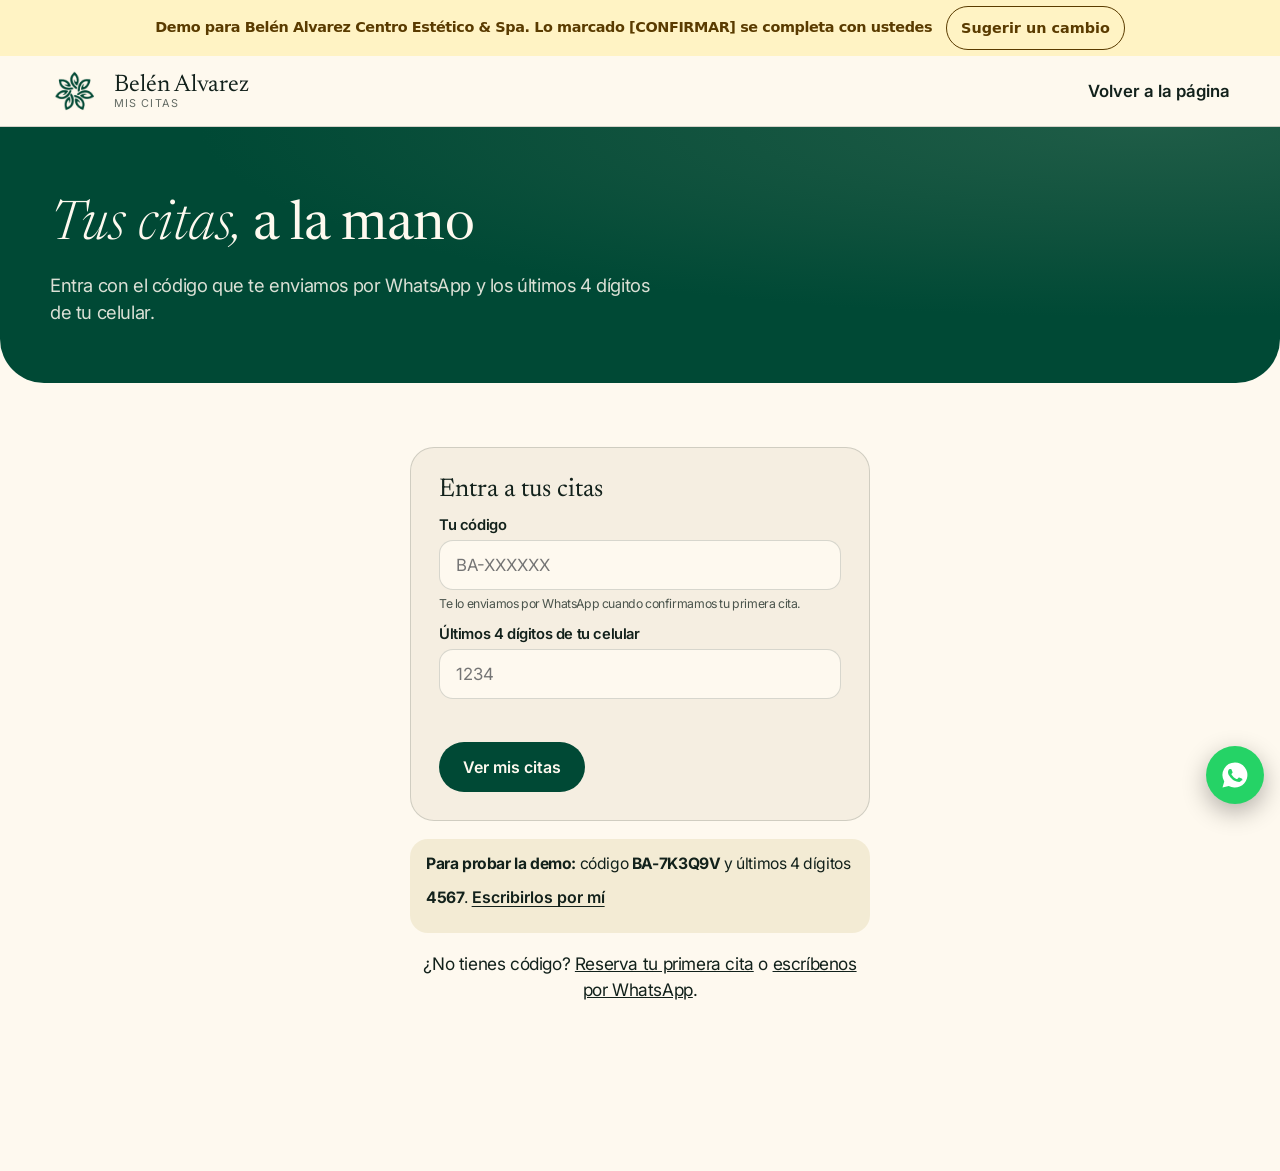
==== mis-citas.html @ 1d188424 "Demo de trabajo: Pro de citas de Belén Alvarez Co-Authored-By: Claude Sonnet 5.5 <noreply@anthropic." ====
<!doctype html>
<html lang="es">
<head>
<meta charset="utf-8">
<meta name="viewport" content="width=device-width, initial-scale=1, viewport-fit=cover">
<meta name="robots" content="noindex, nofollow">
<meta name="theme-color" content="#004935">
<link rel="icon" href="assets/favicon.png">
<link rel="preconnect" href="https://fonts.googleapis.com"><link rel="preconnect" href="https://fonts.gstatic.com" crossorigin>
<link rel="stylesheet" href="https://fonts.googleapis.com/css2?family=Inter:wght@300;400;600&amp;family=Newsreader:ital,opsz,wght@0,6..72,400;1,6..72,300&amp;display=swap">
<link rel="stylesheet" href="estilos/base.css">
<link rel="stylesheet" href="efectos/base.css">
<link rel="stylesheet" href="efectos/calma.css">
<link rel="stylesheet" href="efectos/toque.css">
<link rel="stylesheet" href="efectos/material.css">
<link rel="stylesheet" href="efectos/transicion.css">
<link rel="stylesheet" href="efectos/boticario.css">
<style>:root { --fx-bg: #FEF9EF; --fx-paper: #F5EEE1; --fx-accent: #EAE0BE; --fx-ink: #12211B; --fx-deep: #004935; --fx-pop: #EAE0BE; --fx-font: "Inter", sans-serif; --fx-font-disp: "Newsreader", serif; --fx-font-txt: "Inter", sans-serif; }</style>

<title>Mis citas · Belén Alvarez</title>
<meta name="description" content="Mira y cancela tus citas.">
<link rel="stylesheet" href="estilos/paneles.css">
<link rel="stylesheet" href="modulos/citas/citas.css">
</head>
<body data-pagina="Mis citas (Pro)" data-secciones='["Entrada", "Tus citas"]'>
<svg width="0" height="0" style="position:absolute" aria-hidden="true"><defs>
  <symbol id="i-reloj" viewBox="0 0 24 24"><circle cx="12" cy="12" r="8.5"/><path d="M12 7.5V12l3 2"/></symbol>
  <symbol id="i-pin" viewBox="0 0 24 24"><path d="M12 21s7-6 7-11.5a7 7 0 0 0-14 0C5 15 12 21 12 21z"/><circle cx="12" cy="9.5" r="2.5"/></symbol>
  <symbol id="i-tel" viewBox="0 0 24 24"><rect x="7" y="2.5" width="10" height="19" rx="2"/><path d="M11 18.5h2"/></symbol>
  <symbol id="i-burger" viewBox="0 0 24 24"><path d="M4 10a8 5 0 0 1 16 0z"/><path d="M3.5 13.5h17M4 17h16a0 0 0 0 1 0 0 3 3 0 0 1-3 3H7a3 3 0 0 1-3-3z"/><path d="M9 7h.01M13 6.5h.01M15.5 8h.01"/></symbol>
  <symbol id="i-bolsa" viewBox="0 0 24 24"><path d="M5 8h14l-1 12H6z"/><path d="M9 8V6a3 3 0 0 1 6 0v2"/></symbol>
  <symbol id="i-moto" viewBox="0 0 24 24"><circle cx="6" cy="17" r="3"/><circle cx="18" cy="17" r="3"/><path d="M9 17h5l2-6h-4M16 11l2 6M12 11 10 7H7"/></symbol>
  <symbol id="i-envio" viewBox="0 0 24 24"><path d="M21 4 3 11l7 3 3 7z"/><path d="m10 14 4-4"/></symbol>
  <symbol id="i-chat" viewBox="0 0 24 24"><path d="M4 5h16v11H9l-5 4z"/></symbol>
  <symbol id="i-web" viewBox="0 0 24 24"><rect x="3.5" y="4.5" width="17" height="15" rx="1.5"/><path d="M3.5 9h17M7 6.8h.01M9.5 6.8h.01"/></symbol>
  <symbol id="i-ok" viewBox="0 0 24 24"><path d="m5 12 4.5 4.5L19 7"/></symbol>
  <symbol id="i-pago" viewBox="0 0 24 24"><rect x="3" y="6" width="18" height="12" rx="1.5"/><path d="M3 10h18M7 14h3"/></symbol>
  <symbol id="i-llave" viewBox="0 0 24 24"><rect x="5" y="10.5" width="14" height="10" rx="1.5"/><path d="M8 10.5V7.5a4 4 0 0 1 8 0v3"/></symbol>
  <symbol id="i-foto" viewBox="0 0 24 24"><path d="M4 8h3l2-2.5h6L17 8h3v11H4z"/><circle cx="12" cy="13" r="3.5"/></symbol>
  <symbol id="i-lista" viewBox="0 0 24 24"><path d="M9 6h11M9 12h11M9 18h11M4.5 6h.01M4.5 12h.01M4.5 18h.01"/></symbol>
  <symbol id="i-copa" viewBox="0 0 24 24"><path d="M8 4h8v5a4 4 0 0 1-8 0zM8 6H5a3 3 0 0 0 3 4M16 6h3a3 3 0 0 1-3 4M12 13v4M8.5 20h7"/></symbol>
  <symbol id="i-qr" viewBox="0 0 24 24"><rect x="3.5" y="3.5" width="6" height="6" rx="1"/><rect x="14.5" y="3.5" width="6" height="6" rx="1"/><rect x="3.5" y="14.5" width="6" height="6" rx="1"/><path d="M14.5 14.5h2v2h-2zM18.5 14.5h2M14.5 18.5h2M18.5 18.5v2"/></symbol>
  <symbol id="i-estrella" viewBox="0 0 24 24"><path d="m12 3.5 2.6 5.3 5.9.9-4.3 4.1 1 5.8L12 16.8 6.8 19.6l1-5.8-4.3-4.1 5.9-.9z"/></symbol>
  <symbol id="i-tarjeta" viewBox="0 0 24 24"><rect x="3" y="5.5" width="18" height="13" rx="2.5"/><path d="M3 10h18M7 15h4"/></symbol>
  <symbol id="i-caja" viewBox="0 0 24 24"><path d="M6 3.5h12v5H6zM4 8.5h16l-1.5 11h-13z"/><path d="M9 13h6"/></symbol>
  <symbol id="i-equipo" viewBox="0 0 24 24"><circle cx="9" cy="8.5" r="3"/><circle cx="17" cy="9.5" r="2.3"/><path d="M3.5 19c.5-3.5 2.7-5.5 5.5-5.5s5 2 5.5 5.5M15 14.2c2.6-.4 4.7 1 5.5 4.3"/></symbol>
  <symbol id="i-juego" viewBox="0 0 24 24"><path d="M8 4h8v5a4 4 0 0 1-8 0zM8 6H5a3 3 0 0 0 3 4M16 6h3a3 3 0 0 1-3 4M12 13v4M8.5 20h7"/></symbol>
  <symbol id="i-agenda" viewBox="0 0 24 24"><rect x="3.5" y="5" width="17" height="15" rx="2.5"/><path d="M3.5 10h17M8 3v4M16 3v4M8 14h2M13 14h3M8 17h2"/></symbol>
  <symbol id="i-panel" viewBox="0 0 24 24"><rect x="3.5" y="3.5" width="7" height="7" rx="1.5"/><rect x="13.5" y="3.5" width="7" height="7" rx="1.5"/><rect x="3.5" y="13.5" width="7" height="7" rx="1.5"/><rect x="13.5" y="13.5" width="7" height="7" rx="1.5"/></symbol>
</defs></svg>


<header class="cabecera"><div class="wrap">
  <a class="marca" href="inicio.html"><img src="assets/logo.webp" alt="" width="52" height="52"><span><b>Belén Alvarez</b><small>Mis citas</small></span></a>
  <a class="volver" href="inicio.html">Volver a la página</a>
</div></header>

<main>
<section class="oscuro cab-pag"><div class="wrap">
  <h1 class="doble fx-entra fx-d1"><span>Tus citas,</span>a la mano</h1>
  <p class="intro fx-entra fx-d2" style="color:var(--fx-soft)">Entra con el código que te enviamos por WhatsApp y los últimos 4 dígitos de tu celular.</p>
</div></section>
<section class="sec" style="padding-top:30px"><div class="wrap" id="mc" aria-live="polite"></div></section>
</main>

<a class="wa-flot" data-wa="Hola, quiero reservar una cita" aria-label="Escribir a Belén Alvarez Centro Estético &amp; Spa por WhatsApp"><svg viewBox="0 0 24 24" aria-hidden="true"><path d="M12 2a10 10 0 0 0-8.6 15.1L2 22l5-1.3A10 10 0 1 0 12 2zm5.3 14.2c-.2.6-1.3 1.2-1.8 1.3-.5 0-1 .2-3.3-.7-2.8-1.1-4.6-4-4.7-4.2-.1-.2-1.1-1.5-1.1-2.9s.7-2 1-2.3c.2-.3.5-.3.7-.3h.5c.2 0 .4 0 .6.5l.8 2c.1.2.1.4 0 .5l-.3.5-.4.4c-.1.2-.3.3-.1.6.2.3.8 1.3 1.7 2.1 1.2 1 2.1 1.3 2.4 1.5.3.1.5.1.6-.1l.9-1c.2-.3.4-.2.6-.1l1.9.9c.3.1.5.2.5.3.1.2.1.7-.1 1.3z"/></svg></a>


<script src="config.js"></script>
<script>window.CITASDATA = {"mock": {"config": {"prefijo": "BA", "capacidad": 2, "paso_min": 30, "anticipacion_min": 60, "max_dias": 60, "max_citas_activas": 3, "sellos_meta": 5}, "horario": [{"dia": 1, "abre": "09:00", "cierra": "18:00"}, {"dia": 2, "abre": "09:00", "cierra": "18:00"}, {"dia": 3, "abre": "09:00", "cierra": "18:00"}, {"dia": 4, "abre": "09:00", "cierra": "18:00"}, {"dia": 5, "abre": "09:00", "cierra": "18:00"}, {"dia": 6, "abre": "09:00", "cierra": "14:00"}], "servicios": [{"nombre": "Limpieza facial", "categoria": "Rostro", "descripcion": "Limpieza profunda según tu tipo de piel.", "duracion_min": 60, "precio": null}, {"nombre": "Reducción de medidas", "categoria": "Cuerpo", "descripcion": "Tratamiento corporal por sesiones.", "duracion_min": 60, "precio": null}, {"nombre": "Tratamiento de fibrosis", "categoria": "Cuerpo", "descripcion": "Trabajo sobre la piel con fibrosis.", "duracion_min": 60, "precio": null}, {"nombre": "Masaje relajante", "categoria": "Cuerpo", "descripcion": "Para soltar tensión y descansar.", "duracion_min": 60, "precio": null}, {"nombre": "Depilación definitiva (sesión)", "categoria": "Piel suave", "descripcion": "Sesión por zona.", "duracion_min": 30, "precio": null}], "ejemplo": {"codigo": "BA-7K3Q9V", "ultimos4": "4567"}}, "textos": {"wa_cita": "Hola Belén, soy {nombre}. Acabo de pedir una cita desde la web: {servicio}, {dia} a las {hora}.", "wa_confirmar": "Hola {nombre} 🌿 Tu cita de {servicio} está confirmada para el {dia} a las {hora}. Tu código para ver o cancelar tus citas es {codigo}: {url}"}};</script>
<script src="modulos/citas/citas-mock.js"></script>
<script src="modulos/citas/citas-api.js"></script>
<script src="modulos/citas/citas-ui.js"></script>
<script src="modulos/citas/citas-mis-citas.js"></script>
<script>document.querySelectorAll('[data-wa]').forEach(a => { a.href = CITAS.wa(a.dataset.wa, DEMO.waCliente); a.target = '_blank'; a.rel = 'noopener'; });</script>
<script src="fx.js"></script>
<script src="demo.js"></script>
</body>
</html>
---- estilos/base.css ----
/* estilos/base.css · layout común de toda demo, landing y propuesta.
   Sin movimiento (eso vive en efectos/). Los colores y fuentes salen SOLO de variables --fx-*:
   la marca las define en el :root de cada página (ver efectos-por-negocio.md). */
:root {
  /* Valores por defecto neutros: la marca del cliente los reemplaza en el :root de la página. */
  --fx-font: system-ui, -apple-system, "Segoe UI", sans-serif;
  --fx-font-disp: var(--fx-font);
  --fx-font-txt: var(--fx-font);
  --fx-bg: #ffffff; --fx-paper: #f6f6f6; --fx-ink: #111111; --fx-deep: #1c1c1c; --fx-accent: #777777; --fx-pop: #dddddd;
  /* Derivados: se calculan desde la marca; se pueden fijar a mano en el :root de la página. */
  --fx-deep-2: color-mix(in srgb, var(--fx-deep) 55%, #000);
  --fx-line-deep: color-mix(in srgb, var(--fx-deep) 82%, #fff);
  --fx-soft: color-mix(in srgb, var(--fx-bg) 86%, var(--fx-deep));
  --fx-soft-2: color-mix(in srgb, var(--fx-bg) 72%, var(--fx-deep));
  --fx-warm: color-mix(in srgb, var(--fx-accent) 60%, #000);
  --fx-chat: color-mix(in srgb, var(--fx-bg) 85%, #000);
  --fx-error: #8a1c1c;
  /* Marcador [CONFIRMAR]/[MARCADOR]: es una señal de la agencia, no de la marca. */
  --fx-marca-bg: #fff3c4; --fx-marca-ink: #5a3b00;
  padding-top: env(safe-area-inset-top, 0px); padding-bottom: env(safe-area-inset-bottom, 0px);
}
* { box-sizing: border-box; }
html { scroll-behavior: smooth; scroll-padding-top: calc(env(safe-area-inset-top, 0px) + 78px); }
body { margin: 0; background: var(--fx-bg); color: var(--fx-ink); font: 400 1.08rem/1.5 var(--fx-font-txt); -webkit-font-smoothing: antialiased; padding-bottom: 90px; }
h1, h2, h3, p { margin: 0; }
img { max-width: 100%; display: block; }
a { color: inherit; }
a:focus-visible, button:focus-visible { outline: 3px solid var(--fx-pop); outline-offset: 3px; }
.wrap { width: min(1180px, 100% - 36px); margin-inline: auto; }
.sec { padding-block: clamp(60px, 9vw, 110px); position: relative; }
.oscuro { background: var(--fx-deep); color: var(--fx-bg); }
.papel { background: var(--fx-paper); }
.arena { background: var(--fx-pop); }

/* Titulares de dos pesos (misma familia): línea fina + línea gruesa */
.doble { font: 800 clamp(2.6rem, 7vw, 4.6rem)/.95 var(--fx-font-disp); }
.doble span { display: block; font-weight: 300; font-size: .52em; line-height: 1; margin-bottom: .12em; }
.intro { margin-top: 16px; max-width: 52ch; font-size: 1.15rem; }

/* Botones (estructura; el acabado lo pone el perfil) */
.btn { display: inline-flex; align-items: center; justify-content: center; gap: 10px; min-height: 52px; padding: 0 24px; font: 800 1.15rem/1 var(--fx-font-disp); text-decoration: none; border: 2px solid var(--fx-deep); border-radius: 10px; cursor: pointer; background: var(--fx-accent); color: var(--fx-deep); }
.btn-linea { background: transparent; color: inherit; }
.acciones { display: flex; flex-wrap: wrap; gap: 14px; margin-top: 26px; }

/* Barra superior (horario, ubicación, WhatsApp) y cabecera */
.barra { background: var(--fx-deep-2); color: var(--fx-bg); font-size: .98rem; }
.barra .wrap { display: flex; flex-wrap: wrap; gap: 4px 22px; align-items: center; justify-content: space-between; min-height: 42px; padding-block: 6px; }
.barra .datos { display: flex; flex-wrap: wrap; gap: 2px 20px; }
.barra span { display: inline-flex; align-items: center; gap: 7px; }
.barra svg, .ico svg { width: 17px; height: 17px; stroke: var(--fx-pop); fill: none; stroke-width: 1.6; stroke-linecap: round; stroke-linejoin: round; }
.barra a { font: 800 .95rem/1 var(--fx-font-disp); text-decoration: none; min-height: 34px; display: inline-flex; align-items: center; padding: 0 14px; background: var(--fx-pop); color: var(--fx-deep); border-radius: 6px; }
.cabecera { position: sticky; top: 0; z-index: 30; background: var(--fx-deep); border-bottom: 1px solid var(--fx-line-deep); }
.cabecera .wrap { display: flex; align-items: center; justify-content: space-between; gap: 14px; min-height: 70px; }
.marca { display: flex; align-items: center; gap: 12px; color: var(--fx-bg); text-decoration: none; }
.marca img { width: 52px; height: 52px; border-radius: 50%; }
.marca b { font: 900 1.6rem/.9 var(--fx-font-disp); }
.marca small { display: block; font: 400 .9rem/1.1 var(--fx-font-txt); color: var(--fx-pop); letter-spacing: .02em; }
.cabecera nav { display: flex; gap: 4px; }
.cabecera nav a { color: var(--fx-bg); text-decoration: none; font: 700 1.05rem/1 var(--fx-font-disp); min-height: 44px; display: inline-flex; align-items: center; padding: 0 12px; }
@media (max-width: 760px) { .cabecera nav { display: none; } .barra .ocultable { display: none; } .barra .wrap { flex-wrap: nowrap; } .barra .datos { min-width: 0; } .barra .datos span { white-space: nowrap; overflow: hidden; text-overflow: ellipsis; } .barra a { flex-shrink: 0; } }

/* Íconos de línea en círculo (un solo trazo) */
.ico { width: 58px; height: 58px; border-radius: 50%; border: 2px solid currentColor; display: inline-grid; place-items: center; flex-shrink: 0; }
.ico svg { width: 26px; height: 26px; stroke: currentColor; }

/* WhatsApp flotante del cliente */
.wa-flot { position: fixed; right: 16px; bottom: calc(96px + env(safe-area-inset-bottom, 0px)); z-index: 25; width: 58px; height: 58px; border-radius: 50%; background: #25D366; display: grid; place-items: center; box-shadow: 0 8px 24px rgba(0, 0, 0, .3); }
.wa-flot svg { width: 30px; height: 30px; fill: #fff; position: relative; }

/* Pie */
footer { background: var(--fx-deep-2); color: var(--fx-soft-2); padding-block: 34px; font-size: 1rem; }
footer .wrap { display: flex; flex-wrap: wrap; gap: 18px 34px; align-items: center; justify-content: space-between; }
footer img { width: 64px; height: 64px; border-radius: 50%; }
footer a { color: var(--fx-bg); }

/* Marcador de dato pendiente */
.pend { display: inline-block; font: 600 .8rem/1.3 var(--fx-font-txt); background: var(--fx-marca-bg); color: var(--fx-marca-ink); padding: 1px 7px; border-radius: 4px; vertical-align: middle; }

@media print { .franja-demo, .demo-sug, .wa-flot, .pd-barra { display: none !important; } }
---- efectos/base.css ----
/* efectos/base.css · lo común a todos los perfiles: .fx-entra + .fx-d1…d4, .fx-rv, .fx-contador y el bloqueo de animaciones.
   Solo transform y opacity. El ritmo (duración, curva, distancia) lo fija el perfil con variables:
   --fx-dur, --fx-ease, --fx-dist. Para la aparición al hacer scroll con fx.js: --fx-rv-dur (ms), --fx-rv-step (ms),
   --fx-rv-ease, --fx-rv-dist, --fx-rv-scale. Cada landing carga base.css + UN perfil (+ metal.css opcional). */
:root { --fx-dur: .5s; --fx-ease: cubic-bezier(.2, .7, .2, 1); --fx-dist: 24px; }

/* Aparición al cargar la página (hero, encabezados): una línea tras otra */
@keyframes fx-entra { from { opacity: 0; transform: translateY(var(--fx-dist)); } }
.fx-entra { animation: fx-entra var(--fx-dur) var(--fx-ease) both; }
.fx-d1 { animation-delay: .05s; } .fx-d2 { animation-delay: .16s; } .fx-d3 { animation-delay: .3s; } .fx-d4 { animation-delay: .42s; }

/* Aparición al hacer scroll solo con CSS. Sin soporte de animation-timeline el bloque se ve normal.
   (fx.js hace lo mismo con [data-reveal] y [data-stagger] para los navegadores sin soporte.) */
@keyframes fx-rv { from { opacity: 0; transform: translateY(var(--fx-dist)); } }
@supports (animation-timeline: view()) {
  .fx-rv { animation: fx-rv linear both; animation-timeline: view(); animation-range: entry 0% entry 55%; }
}

/* Contador de cifras reales: fx.js cuenta hasta el número que ya está escrito en el HTML */
.fx-contador { font-variant-numeric: tabular-nums; }

/* Sin movimiento: todo se ve completo y quieto */
@media (prefers-reduced-motion: reduce) {
  *, *::before, *::after { animation: none !important; transition: none !important; scroll-behavior: auto !important; }
}
---- efectos/calma.css ----
/* efectos/calma.css · perfil CALMA Y CONFIANZA (spa, estética, clínicas, dentistas, psicólogos).
   Ritmo lento (0.6–1 s), curvas suaves, sin rebote. Se carga después de base.css. Solo transform y opacity.
   Colores solo por variables --fx-* (ni un hex aquí). Sin JS o con movimiento reducido todo se ve completo y quieto.
   El metal, el brillo y el pulso NO están aquí: van en metal.css (opcional). */
:root {
  --fx-dur: .9s; --fx-ease: cubic-bezier(.2, .7, .2, 1); --fx-dist: 26px; --fx-fast: .4s;
  /* aparición al hacer scroll (fx.js) */
  --fx-rv-dur: 900; --fx-rv-step: 110; --fx-rv-ease: cubic-bezier(.2, .7, .2, 1); --fx-rv-dist: 28px; --fx-rv-scale: 1;
}

/* Titulares de dos pesos: línea fina + línea gruesa, sin mayúsculas forzadas */
.doble { font: 700 clamp(2.25rem, 4.6vw, 3.75rem)/1.02 var(--fx-font-disp); letter-spacing: -.015em; }
.doble span { font-weight: 200; font-size: .62em; line-height: 1.15; letter-spacing: -.01em; }
.btn { font-weight: 600; letter-spacing: 0; border-width: 1.5px; border-radius: 0; min-height: 52px; }

/* Tarjeta que se eleva (solo con mouse; nada importante depende del hover) */
.fx-tarjeta { background: var(--fx-paper); border: 1px solid color-mix(in srgb, var(--fx-ink) 12%, transparent); box-shadow: 0 10px 28px color-mix(in srgb, var(--fx-ink) 10%, transparent); transition: transform var(--fx-fast) var(--fx-ease); }
@media (hover: hover) { .fx-tarjeta:hover { transform: translateY(-6px); } }

/* Motivo del logo girando muy lento de fondo. Se coloca dentro de una sección con position:relative y overflow:hidden.
   No usar en un hero que tenga formulario o diagnóstico (regla pendiente de decisión). Cuenta como animación infinita. */
.fx-motivo { position: absolute; pointer-events: none; opacity: .08; animation: fx-motivo 120s linear infinite; }
@keyframes fx-motivo { to { transform: rotate(360deg); } }

/* Check dibujado al confirmar: dos trazos que se estiran (scaleX), uno tras otro. Marcado: <span class="fx-check" aria-hidden="true"><i></i><i></i></span> */
.fx-check { position: relative; display: inline-block; width: 1.5em; height: 1.2em; color: var(--fx-accent); }
.fx-check i { position: absolute; height: .16em; border-radius: .1em; background: currentColor; transform-origin: left center; }
.fx-check i:nth-child(1) { left: .12em; top: .62em; width: .48em; transform: rotate(45deg) scaleX(0); animation: fx-check-a .28s ease-out .1s forwards; }
.fx-check i:nth-child(2) { left: .43em; top: .93em; width: .95em; transform: rotate(-50deg) scaleX(0); animation: fx-check-b .36s ease-out .38s forwards; }
@keyframes fx-check-a { to { transform: rotate(45deg) scaleX(1); } }
@keyframes fx-check-b { to { transform: rotate(-50deg) scaleX(1); } }

/* Transición entre pasos del diagnóstico */
.fx-paso { animation: fx-paso .7s var(--fx-ease) both; }
@keyframes fx-paso { from { opacity: 0; transform: translateY(14px); } }

/* Zoom lento de fotos (solo con mouse) */
.fx-zoom { overflow: hidden; }
.fx-zoom img { transition: transform 1.4s var(--fx-ease); }
@media (hover: hover) { .fx-zoom:hover img { transform: scale(1.06); } }

@media (prefers-reduced-motion: reduce) {
  .fx-check i:nth-child(1) { transform: rotate(45deg); }
  .fx-check i:nth-child(2) { transform: rotate(-50deg); }
}
---- efectos/toque.css ----
/* efectos/toque.css · complemento OPCIONAL pensado para celular: respuesta al toque.
   .fx-press: la tarjeta o el botón se hunde un poco al tocarlo (scale .97). Solo transform. Sin hover: funciona con el dedo. */
.fx-press { transition: transform .18s var(--fx-ease, ease-out); -webkit-tap-highlight-color: transparent; touch-action: manipulation; }
.fx-press:active { transform: scale(.97); }
---- efectos/material.css ----
/* efectos/material.css · complemento OPCIONAL: texturas y materiales. ESTÁTICOS (no se animan), por eso no aplican la regla de solo transform/opacity.
   .fx-vidrio: panel de vidrio esmerilado (backdrop-filter). Ponerlo sobre una foto o un fondo con color; sin soporte queda un panel sólido.
   .fx-grano: capa de ruido muy suave encima del fondo de la sección (--fx-grano = intensidad, por defecto .07). Un mosaico SVG diminuto, sin imagen pesada.
   Cuidado con el rendimiento en celulares: pocos paneles de vidrio por pantalla. */
.fx-vidrio { background: var(--fx-paper); border: 1px solid color-mix(in srgb, var(--fx-bg) 45%, transparent); box-shadow: 0 8px 30px color-mix(in srgb, var(--fx-ink) 14%, transparent); }
@supports (backdrop-filter: blur(1px)) or (-webkit-backdrop-filter: blur(1px)) {
  .fx-vidrio { background: color-mix(in srgb, var(--fx-paper) 55%, transparent); -webkit-backdrop-filter: blur(14px) saturate(1.2); backdrop-filter: blur(14px) saturate(1.2); }
}
.fx-grano { position: relative; isolation: isolate; }
.fx-grano::after { content: ""; position: absolute; inset: 0; z-index: 1; pointer-events: none; opacity: var(--fx-grano, .07);
  background-image: url("data:image/svg+xml,%3Csvg xmlns='http://www.w3.org/2000/svg' width='160' height='160'%3E%3Cfilter id='n'%3E%3CfeTurbulence type='fractalNoise' baseFrequency='.8' numOctaves='2' stitchTiles='stitch'/%3E%3C/filter%3E%3Crect width='100%25' height='100%25' filter='url(%23n)'/%3E%3C/svg%3E"); }
---- efectos/transicion.css ----
/* efectos/transicion.css · complemento OPCIONAL: transición suave al pasar de una página a otra (landing → panel → Premium).
   View Transitions entre documentos: donde el navegador no la soporta, se navega normal. Fundido (opacity). Sin movimiento reducido: no se activa. */
@view-transition { navigation: auto; }
::view-transition-old(root), ::view-transition-new(root) { animation-duration: var(--fx-dur, .4s); }
@media (prefers-reduced-motion: reduce) { @view-transition { navigation: none; } }
---- efectos/boticario.css ----
/* efectos/boticario.css · complemento OPCIONAL de estilo "diario de boticario" (se elige con efectos.usar = ["boticario"]). Se carga después de calma.css.
   Referencia: DESIGN.md de Daniel (Function): papel crema, titulares serif con una palabra en cursiva, botones píldora, tarjetas de 24 px,
   elevación por escalones de color y no por sombras. NO copia su logo, textos ni fotos, ni su terracota: el acento es el de la marca del cliente.
   Más un degradado granulado (cian / azul / violeta) que solo entra en el hero y el cierre; sale de la captura de referencia de Daniel.
   Fuentes sugeridas (marca.fuentes_href): Newsreader (serif, con cursiva) + Inter. Los colores salen de variables --fx-*; el degradado usa --fx-aur-1/2/3.
   Todo es estático: el grano y el degradado no se animan (excepción de texturas del CLAUDE.md §6). Sin animaciones infinitas nuevas. */
:root {
  --fx-dur: .8s; --fx-ease: cubic-bezier(.2, .7, .2, 1); --fx-dist: 22px; --fx-fast: .35s;
  --fx-rv-dur: 800; --fx-rv-step: 100; --fx-rv-ease: cubic-bezier(.2, .7, .2, 1); --fx-rv-dist: 22px; --fx-rv-scale: 1;
  --fx-taupe: color-mix(in srgb, var(--fx-ink) 18%, var(--fx-bg));
  --fx-aur-1: #f1ead0; --fx-aur-2: #a9cdb4; --fx-aur-3: #5e9a7f; /* crema, menta y salvia: la forma del degradado sale de la captura de Daniel, los colores de la marca */
}
body { letter-spacing: -.023em; }
h1, h2, h3, .doble, .marca b, .btn { letter-spacing: normal; }

/* Titulares: serif en romana y una parte en cursiva fina. Se escribe: span = parte en cursiva, resto = romana */
.doble, body .hero h1 { font-family: var(--fx-font-disp); font-weight: 400; text-transform: none; line-height: 1.08; }
.doble { font-size: clamp(2.1rem, 5.2vw, 3.4rem); }
.doble span { display: inline; font-style: italic; font-weight: 300; font-size: 1em; line-height: inherit; margin: 0; letter-spacing: normal; }
.doble span::after { content: " "; }
body .hero h1 { line-height: 1; }
body .hero h1 .fino { font: italic 300 clamp(2.2rem, 5.4vw, 3.6rem)/1.05 var(--fx-font-disp); text-transform: none; }
body .hero h1 .grueso { font: 400 clamp(3.2rem, 9.6vw, 6.2rem)/.98 var(--fx-font-disp); text-transform: none; letter-spacing: -.01em; }
.hero .lead { font-weight: 300; }

/* Etiqueta pequeña sobre el titular (ej. número de paso) */
.paso b, .prog span, .reco small, .pd-info .pd-lema { font-family: var(--fx-font-txt); font-weight: 600; font-size: .78rem; letter-spacing: .08em; text-transform: uppercase; }
.paso h3, .caja h3, .chat h3 { text-transform: none; font-family: var(--fx-font-disp); font-weight: 400; letter-spacing: normal; }
.paso h3 { font-size: 1.7rem; }
.caja h3 { font-size: clamp(1.7rem, 3.6vw, 2.2rem); line-height: 1.1; }
.caja-cab b, .reco b { text-transform: none; font-family: var(--fx-font-disp); font-weight: 400; letter-spacing: normal; }
.reco b { font-size: clamp(1.9rem, 4.4vw, 2.5rem); line-height: 1.05; }
.reco .precio, .pd-precio { font-family: var(--fx-font-disp); font-weight: 400; }

/* Botones píldora, sin borde ni sombra. Oscuro sobre papel; claro sobre fondo oscuro */
.btn { min-height: 50px; padding: 0 26px; border: 0; border-radius: 40px; background: var(--fx-deep); color: var(--fx-bg); font: 600 1rem/1 var(--fx-font-txt); box-shadow: none; }
.btn:active { transform: scale(.98); }
.btn-linea { background: transparent; color: var(--fx-deep); box-shadow: inset 0 0 0 1.5px var(--fx-deep); }
.oscuro .btn { background: var(--fx-pop); color: var(--fx-deep); }
.oscuro .btn-linea { background: transparent; color: var(--fx-bg); box-shadow: inset 0 0 0 1.5px var(--fx-pop); }
body .pd-btn { border-radius: 40px; font-weight: 600; letter-spacing: normal; box-shadow: none; }
body .pd-btn:active { transform: scale(.98); }

/* Barra y cabecera: papel con filete color taupe (sin franjas oscuras pesadas) */
.cabecera { background: color-mix(in srgb, var(--fx-bg) 94%, transparent); border-bottom: 1px solid var(--fx-taupe); }
.cabecera .marca, .cabecera nav a { color: var(--fx-ink); }
.marca img { border-radius: 0; }
.marca b { font: 400 1.5rem/1 var(--fx-font-disp); }
.marca small { color: var(--fx-ink); opacity: .65; text-transform: uppercase; letter-spacing: .1em; font-size: .68rem; }
.cabecera nav a { font: 400 .98rem/1 var(--fx-font-txt); border-radius: 40px; }
.barra { background: var(--fx-deep); }
.barra a { border-radius: 40px; font: 600 .9rem/1 var(--fx-font-txt); }
.ico { border-width: 1.5px; }
.ico svg, .barra svg { stroke-width: 1.5; }

/* Tarjetas de 24 px sobre papel envejecido: elevación por color, sin sombra dura */
.caja, .chat, .hero-foto, .galeria figure { border-radius: 24px; box-shadow: none; }
.caja { background: var(--fx-paper); border: 1px solid var(--fx-taupe); }
.caja-cab { border-bottom: 1px solid var(--fx-taupe); }
.op { border: 1px solid var(--fx-taupe); border-radius: 20px; background: var(--fx-bg); box-shadow: none; font-weight: 600; }
.op:active { transform: scale(.985); box-shadow: none; }
.prog .pista div { background: var(--fx-deep); }
.reco { border-radius: 24px; }
.chat { background: var(--fx-paper); border: 1px solid var(--fx-taupe); }
.chat.despues { background: var(--fx-deep); border-color: var(--fx-deep); }
.burbuja { border-radius: 18px; }
.galeria figure { border: 0; transform: none !important; }
.hero-foto { box-shadow: 12px 32px 80px 0 color-mix(in srgb, var(--fx-ink) 18%, transparent); }
.donde > .oscuro { border: 0 !important; border-radius: 24px !important; box-shadow: none !important; }
.pd-cat h2 { font-family: var(--fx-font-disp); font-weight: 400; text-transform: none; }
.pd-lista .pd-item { border: 1px solid var(--fx-taupe); border-radius: 24px; background: var(--fx-paper); box-shadow: none; }
@media (hover: hover) { .pd-lista .pd-item:hover { transform: translateY(-3px); } }

/* Degradado granulado (hero y cierre; también .fx-aurora en cualquier sección). Estático.
   Capas: círculos concéntricos crema→menta sobre un fondo salvia + puntos de grano en verde. Texto oscuro encima. */
.hero.oscuro, .cierre.oscuro, .fx-aurora {
  position: relative; isolation: isolate; overflow: hidden; color: var(--fx-ink);
  background:
    radial-gradient(circle at 76% 56%, var(--fx-aur-1) 0 14%, var(--fx-aur-2) 34%, transparent 62%),
    radial-gradient(circle at 10% 30%, var(--fx-aur-3) 0 8%, transparent 46%),
    linear-gradient(150deg, #d3e6d6, var(--fx-aur-2) 55%, var(--fx-aur-3));
}
.hero.oscuro::before, .cierre.oscuro::before, .fx-aurora::before { content: ""; position: absolute; inset: 0; z-index: -1; pointer-events: none; opacity: .18;
  background-image: url("data:image/svg+xml,%3Csvg xmlns='http://www.w3.org/2000/svg' width='220' height='220'%3E%3Cfilter id='g' x='0' y='0' width='100%25' height='100%25'%3E%3CfeTurbulence type='fractalNoise' baseFrequency='.95' numOctaves='1' stitchTiles='stitch'/%3E%3CfeColorMatrix values='0 0 0 0 0  0 0 0 0 .29  0 0 0 0 .21  9 0 0 0 -4.6'/%3E%3C/filter%3E%3Crect width='100%25' height='100%25' filter='url(%23g)'/%3E%3C/svg%3E"); }
.hero.oscuro .wrap, .cierre.oscuro .wrap, .fx-aurora > * { position: relative; z-index: 1; }
.hero.oscuro .lead { color: color-mix(in srgb, var(--fx-ink) 85%, transparent); }
.hero.oscuro .btn, .cierre.oscuro .btn { background: var(--fx-deep); color: var(--fx-bg); }
.hero.oscuro .btn-linea, .cierre.oscuro .btn-linea { background: transparent; color: var(--fx-deep); box-shadow: inset 0 0 0 1.5px var(--fx-deep); }
.cierre .contorno { display: none; }
.demo-links a { color: var(--fx-ink); }

/* La plantilla pinta sus estilos en un <style> posterior: aquí se les gana con el prefijo body */
body .caja { border: 1px solid var(--fx-taupe); border-radius: 24px; box-shadow: none; }
body .caja-cab { border-bottom: 1px solid var(--fx-taupe); }
body .caja-cab b, body .reco b, body .paso h3, body .chat h3, body .caja h3, body .pd-cat h2, body .pd-info h3, body .pd-nombre { text-transform: none; font-family: var(--fx-font-disp); font-weight: 400; letter-spacing: normal; }
body .caja-cab b { font-size: 1.25rem; }
body .paso h3, body .chat h3 { font-size: 1.5rem; }
body .pd-cat h2 { font-size: clamp(1.7rem, 3.4vw, 2.2rem); }
body .pd-cat h2 small, body .pd-cat h2 span { font-style: italic; font-weight: 300; }
body .op { border: 1px solid var(--fx-taupe); border-radius: 20px; box-shadow: none; background: var(--fx-bg); }
body .chat { border: 1px solid var(--fx-taupe); border-radius: 24px; }
body .chat.despues { border-color: var(--fx-deep); }
body .paso b { font-size: .78rem; color: var(--fx-pop); }
body .donde > .oscuro h3 { text-transform: none; font: 400 1.8rem/1.1 var(--fx-font-disp); }
body .donde > .oscuro p { font: 400 clamp(2rem, 6vw, 2.8rem)/1.1 var(--fx-font-disp); }
body .pd-lista .pd-item b, body .pd-item h4, body .pd-item h3 { text-transform: none; font-family: var(--fx-font-disp); font-weight: 400; letter-spacing: normal; font-size: 1.25rem; }
footer img { background: var(--fx-bg); border-radius: 50%; padding: 8px; }

/* Propuesta, panel y módulos en el mismo lenguaje: sin sombras duras, bordes finos, serif en títulos */
body .plan, body .cifra, body .kpi, body .bloque, body .ticket, body .tabla, body .mod { border: 1px solid var(--fx-taupe); border-radius: 24px; box-shadow: none; }
body .plan.reco { border-color: var(--fx-deep); box-shadow: none; }
body .plan .nombre, body .ticket-cab b, body .chat-cab, body .cifra b, body .kpi b, body .bloque h3, body .hecho h3, body .tres h3, body .mod h3, body .mejora h3, body .ped-cab b, body .tabla th, body .plan-elegido, body .vimos-cta p, body .p-cuerpo h3, body .p-top b { text-transform: none; font-family: var(--fx-font-disp); font-weight: 400; letter-spacing: normal; }
body .precio { font: 400 3.4rem/1 var(--fx-font-disp); }
body .precio .unico, body .tipo, body .etiquetas span, body .pill { border-radius: 99px; text-transform: none; letter-spacing: normal; font-family: var(--fx-font-txt); font-weight: 600; }
body .plan.reco .btn { border: 0; box-shadow: none; background: var(--fx-pop); color: var(--fx-deep); }
body .telefono { border-radius: 44px; box-shadow: 12px 32px 80px 0 color-mix(in srgb, var(--fx-ink) 25%, transparent); }
body .p-op { border: 1px solid var(--fx-taupe); border-radius: 18px; box-shadow: none; }
body .p-barra { border: 0; border-radius: 99px; background: var(--fx-deep); color: var(--fx-bg); text-transform: none; font-family: var(--fx-font-txt); }
body .aviso-flot { border: 1px solid var(--fx-taupe); border-radius: 20px; box-shadow: 12px 32px 80px 0 color-mix(in srgb, var(--fx-ink) 18%, transparent); }
body .aviso-flot b { text-transform: none; font-family: var(--fx-font-disp); font-weight: 400; color: var(--fx-deep); }
body .foto-marca img { border: 0; border-radius: 24px; box-shadow: none; }
body .chat-cab { font-size: 1.3rem; }
body .mod { background: var(--fx-paper); }
body .mod.activo { box-shadow: none; border-color: var(--fx-deep); }
body .mod .ico { border-width: 1.5px; }
body .plan .sello { display: none; }
body .plan.reco::before { content: "Recomendado"; align-self: flex-start; font: 600 .75rem/1 var(--fx-font-txt); letter-spacing: .06em; text-transform: uppercase; padding: 6px 10px; border-radius: 99px; background: var(--fx-pop); color: var(--fx-deep); }
body .portada h1 .fino, body .portada h1 .grueso { text-transform: none; }
body .portada h1 .fino { font: italic 300 clamp(1.9rem, 4.6vw, 3rem)/1.05 var(--fx-font-disp); }
body .portada h1 .grueso { font: 400 clamp(3rem, 8vw, 5.6rem)/1 var(--fx-font-disp); }
body .volver { color: var(--fx-ink); text-transform: none; letter-spacing: normal; font-family: var(--fx-font-txt); font-weight: 600; }
body .barra-f .p div, body .prog .pista div { background: var(--fx-deep); }
body .precio small, body .plan .precio small { text-transform: none; letter-spacing: normal; font-family: var(--fx-font-txt); }
.mv-qr span { display: grid; gap: 4px; }
body .portada .telefono { background: #1a2420; }

/* ---- Acabado editorial: secciones que se encimán, hoja de papel, motivo del logo y detalles tipográficos ---- */
html { scroll-padding-top: 90px; }
h1, h2, h3, .doble { text-wrap: balance; }
p, li { text-wrap: pretty; }
body { font-feature-settings: "kern", "liga", "calt"; text-rendering: optimizeLegibility; }
main { counter-reset: sec; }

/* Cortes suaves: las secciones oscuras y el hero son hojas con esquinas redondeadas que se montan sobre las vecinas */
.sec.oscuro, .cierre.oscuro, .hero.oscuro { position: relative; z-index: 1; border-radius: 44px; }
.hero.oscuro { border-radius: 0 0 44px 44px; margin-bottom: -44px; padding-bottom: 44px; }
.sec.oscuro:not(.cierre), .cierre.oscuro { margin-block: -44px; padding-block: calc(clamp(60px, 9vw, 110px) + 44px); }
.sec.papel, .sec.arena, .sec:not(.oscuro):not(.papel):not(.arena) { padding-block: calc(clamp(60px, 9vw, 110px) + 24px); }
.sec.papel, .sec.arena { isolation: isolate; }
.cab-pag { border-radius: 0 0 44px 44px; padding-bottom: calc(clamp(30px, 5vw, 56px) + 24px); }
footer { border-radius: 44px 44px 0 0; margin-top: -44px; position: relative; z-index: 1; padding-top: 70px; }
@media (max-width: 700px) { .sec.oscuro, .cierre.oscuro { border-radius: 30px; } .hero.oscuro, .cab-pag { border-radius: 0 0 30px 30px; } }

/* Fondo más rico en las secciones oscuras: un resplandor suave de la misma gama */
.sec.oscuro:not(.cierre) { background: radial-gradient(120% 90% at 88% 0%, color-mix(in srgb, var(--fx-pop) 13%, var(--fx-deep)), var(--fx-deep) 62%); overflow: hidden; }
.cab-pag.oscuro { background: radial-gradient(120% 120% at 90% 0%, color-mix(in srgb, var(--fx-pop) 13%, var(--fx-deep)), var(--fx-deep) 62%); }

/* Motivo de la flor del logo como marca de agua (máscara: toma el color del fondo). Estático en las secciones; gira muy lento solo en el hero */
.sec.oscuro:not(.cierre)::before, .hero.oscuro .wrap::before { content: ""; position: absolute; pointer-events: none; background: var(--fx-pop);
  -webkit-mask: url("../assets/logo.webp") center / contain no-repeat; mask: url("../assets/logo.webp") center / contain no-repeat; }
.sec.oscuro:not(.cierre)::before { right: -90px; bottom: -110px; width: 420px; height: 420px; opacity: .06; z-index: 0; }
.sec.oscuro > .wrap { position: relative; z-index: 1; }
.hero.oscuro .wrap::before { right: 2%; top: 50%; width: min(620px, 70vw); aspect-ratio: 1; margin-top: calc(min(620px, 70vw) / -2); background: var(--fx-deep); opacity: .05; z-index: 0; animation: fx-motivo 180s linear infinite; }
.hero.oscuro .wrap > * { position: relative; z-index: 1; }

/* Numeración editorial sobre cada titular de sección y filete fino */
.sec .doble::before { counter-increment: sec; content: counter(sec, decimal-leading-zero) "  ——"; display: block; margin-bottom: 14px; font: 600 .72rem/1 var(--fx-font-txt); letter-spacing: .18em; text-transform: uppercase; opacity: .6; }
.sec .doble::after { content: ""; display: block; width: 44px; height: 1px; margin-top: 18px; background: currentColor; opacity: .35; }
.cierre .doble::after { margin-inline: auto; }
.cierre .doble::before, .cab-pag .doble::before { display: none; }

/* Fotos en arco (forma de puerta, típica de spa) y filete fino interior */
.hero-foto { border-radius: 999px 999px 28px 28px; box-shadow: 12px 32px 80px 0 color-mix(in srgb, var(--fx-ink) 22%, transparent); outline: 1px solid color-mix(in srgb, var(--fx-deep) 35%, transparent); outline-offset: 10px; }
.hero .sello { display: none; }
.foto-marca img { border-radius: 999px 999px 28px 28px; }
.galeria figure:nth-child(2) { border-radius: 999px 999px 24px 24px; }

/* Botones con flecha fina; la cabecera con vidrio suave */
.btn::after { content: "→"; font-weight: 300; transition: transform var(--fx-fast) var(--fx-ease); }
.btn-linea::after { opacity: .8; }
@media (hover: hover) { .btn:hover::after { transform: translateX(4px); } }
.cabecera { -webkit-backdrop-filter: blur(14px) saturate(1.1); backdrop-filter: blur(14px) saturate(1.1); }

/* Papel con grano casi imperceptible: da textura sin ruido */
.sec.papel::before { content: ""; position: absolute; inset: 0; z-index: -1; pointer-events: none; opacity: .5;
  background-image: url("data:image/svg+xml,%3Csvg xmlns='http://www.w3.org/2000/svg' width='200' height='200'%3E%3Cfilter id='p'%3E%3CfeTurbulence type='fractalNoise' baseFrequency='.8' numOctaves='2' stitchTiles='stitch'/%3E%3CfeColorMatrix values='0 0 0 0 .3  0 0 0 0 .25  0 0 0 0 .15  0 0 0 .07 0'/%3E%3C/filter%3E%3Crect width='100%25' height='100%25' filter='url(%23p)'/%3E%3C/svg%3E"); }

/* Carta como lista editorial: una columna, nombre a la izquierda, precio y botón a la derecha */
body .pd-lista { grid-template-columns: 1fr; gap: 12px; }
body .pd-cat h2 { display: flex; flex-wrap: wrap; align-items: baseline; gap: 4px 12px; font: 400 clamp(1.6rem, 3.2vw, 2.1rem)/1.1 var(--fx-font-disp); border-bottom: 1px solid var(--fx-taupe); padding-bottom: 12px; margin-bottom: 14px; }
body .pd-cat h2 small, body .pd-cat h2 span, body .pd-cat h2 em { font: italic 300 1em/1 var(--fx-font-disp); opacity: .8; }
body .pd-lista .pd-item { border-radius: 20px; padding: 18px 20px; align-items: center; }
body .pd-lista .pd-item .pd-precio { font: 400 1.15rem/1 var(--fx-font-txt); letter-spacing: normal; }
body .pd-btn, body .pd-btn-add { text-transform: none; letter-spacing: normal; font-family: var(--fx-font-txt); font-weight: 600; font-size: .95rem; }
body .pd-btn-add { background: transparent; color: var(--fx-deep); box-shadow: inset 0 0 0 1.5px var(--fx-deep); border: 0; }
body .pd-lista .pd-item .pd-desc { opacity: .75; }
/* Tarjeta de WhatsApp de "Dónde": los estilos en línea de la plantilla se pisan con !important */
body .donde > .oscuro h3 { text-transform: none !important; font: 400 1.7rem/1.1 var(--fx-font-disp) !important; }
body .donde > .oscuro > p { font: 400 clamp(2rem, 6vw, 2.8rem)/1.1 var(--fx-font-disp) !important; }
/* El pie cierra la página sin franja debajo; deja espacio para la barra fija */
body { padding-bottom: 0; }
footer { padding-bottom: 110px; }

body .pd-cat h2 { text-transform: none; line-height: 1.1; }
body .pd-cat h2 .fino { font: italic 300 clamp(1.5rem, 3vw, 2rem)/1.1 var(--fx-font-disp); opacity: .85; }
body .pd-cat h2 .grueso { font: 400 clamp(1.7rem, 3.4vw, 2.3rem)/1.1 var(--fx-font-disp); }
/* La sección crema de "Dónde" también se monta como hoja para evitar el corte recto */
.sec.arena { position: relative; z-index: 1; border-radius: 44px; margin-block: -44px; padding-block: calc(clamp(60px, 9vw, 110px) + 44px); }
@media (max-width: 700px) { .sec.arena { border-radius: 30px; } }

@media (prefers-reduced-motion: reduce) { .pd-lista .pd-item { transition: none; } .pd-lista .pd-item:hover { transform: none; } }
---- estilos/paneles.css ----
/* estilos/paneles.css · piezas compartidas por panel.html y premium.html (encabezado de página, cifras, bloques, barras).
   Solo variables --fx-*. La animación de las barras (crece) usa transform. */
.volver { display: inline-flex; align-items: center; min-height: 44px; color: var(--fx-bg); text-decoration: none; font: 700 1.05rem var(--fx-font-disp); text-transform: uppercase; letter-spacing: .05em; }
.cab-pag { padding-block: clamp(36px, 6vw, 70px) clamp(30px, 5vw, 56px); }
.chip-ej { display: inline-block; font: 700 .8rem/1.3 var(--fx-font-txt); background: var(--fx-pop); color: var(--fx-deep); padding: 2px 8px; border-radius: 99px; vertical-align: middle; }
.kpis { display: grid; gap: 14px; grid-template-columns: repeat(auto-fit, minmax(min(100%, 150px), 1fr)); }
.kpi { background: var(--fx-paper); border: 3px solid var(--fx-deep); border-radius: 16px; padding: 18px; box-shadow: 5px 5px 0 var(--fx-deep); }
.kpi small { font: 700 1rem var(--fx-font-txt); }
.kpi b { display: block; font: 900 clamp(2.4rem, 6vw, 3.2rem)/1 var(--fx-font-disp); margin-top: 6px; }
.kpi span { font-size: .95rem; }
.bloque { background: var(--fx-paper); border: 3px solid var(--fx-deep); border-radius: 18px; padding: clamp(18px, 3vw, 26px); }
.bloque h3 { font: 900 1.7rem/1 var(--fx-font-disp); text-transform: uppercase; margin-bottom: 14px; }
.barras { display: grid; gap: 10px; }
.barra-f { display: grid; grid-template-columns: minmax(0, 150px) 1fr auto; gap: 10px; align-items: center; font: 600 1rem var(--fx-font-txt); }
.barra-f .p { height: 16px; border-radius: 99px; background: color-mix(in srgb, var(--fx-deep) 12%, transparent); overflow: hidden; }
.barra-f .p div { height: 100%; background: var(--fx-accent); border-radius: 99px; transform-origin: left; animation: crece .5s var(--fx-ease) both; }
@keyframes crece { from { transform: scaleX(0); } }
---- modulos/citas/citas.css ----
/* citas.css · piezas de pantalla del módulo de citas (reserva en la landing, Mis citas, panel del personal).
   Solo variables --fx-* de la marca (+ 3 colores de estado). Suaves y redondeadas para calma; móvil primero: nada depende de :hover. Prefijo ci-. */
:root { --ci-ok: #1c6b47; --ci-warn: #8a5a00; --ci-err: #a4372b; --ci-r: 18px; --ci-borde: color-mix(in srgb, var(--fx-ink) 16%, transparent); }
.ci-oculto { display: none !important; }
.ci-lector { position: absolute; width: 1px; height: 1px; overflow: hidden; clip: rect(0 0 0 0); white-space: nowrap; }

/* avisos */
#ci-avisos { position: fixed; left: 50%; bottom: calc(24px + env(safe-area-inset-bottom, 0px)); transform: translateX(-50%); z-index: 90; display: grid; gap: 8px; width: min(440px, 100% - 28px); pointer-events: none; }
.ci-aviso { background: var(--fx-deep); color: var(--fx-bg); padding: 13px 18px; border-radius: 40px; font: 600 1rem/1.3 var(--fx-font-txt); box-shadow: 0 10px 30px rgba(0,0,0,.25); animation: ci-entra .25s var(--fx-ease) both; text-align: center; }
.ci-aviso.err { background: var(--ci-err); }
.ci-aviso.sale { opacity: 0; transform: translateY(8px); transition: opacity .25s, transform .25s; }
@keyframes ci-entra { from { opacity: 0; transform: translateY(10px); } }

/* formularios y botones */
.ci-campo { display: grid; gap: 6px; margin-bottom: 14px; font: 600 .92rem var(--fx-font-txt); }
.ci-campo input, .ci-campo select, .ci-campo textarea { font: 400 1.05rem var(--fx-font-txt); min-height: 50px; padding: 10px 16px; border: 1px solid var(--ci-borde); border-radius: 14px; background: var(--fx-bg); color: var(--fx-ink); width: 100%; }
.ci-campo input:focus-visible, .ci-campo select:focus-visible, .ci-campo textarea:focus-visible, .ci-btn:focus-visible, .ci-dia:focus-visible, .ci-hora:focus-visible { outline: 3px solid var(--fx-aur-3, var(--fx-deep)); outline-offset: 2px; }
.ci-campo small { font-weight: 400; opacity: .75; }
.ci-err { color: var(--ci-err); font: 600 1rem/1.3 var(--fx-font-txt); min-height: 1.3em; margin: 0 0 8px; }
.ci-btn { display: inline-flex; align-items: center; justify-content: center; gap: 8px; min-height: 50px; padding: 0 24px; border: 0; border-radius: 40px; background: var(--fx-deep); color: var(--fx-bg); font: 600 1rem/1 var(--fx-font-txt); cursor: pointer; text-decoration: none; transition: transform .2s var(--fx-ease); }
.ci-btn:active:not(:disabled) { transform: scale(.97); }
.ci-btn:disabled { opacity: .5; cursor: default; }
.ci-btn.linea { background: transparent; color: inherit; box-shadow: inset 0 0 0 1.5px currentColor; }
.ci-btn.peq { min-height: 44px; padding: 0 16px; font-size: .92rem; }
.ci-btn.rojo { background: transparent; color: var(--ci-err); box-shadow: inset 0 0 0 1.5px var(--ci-err); }
.ci-enlace { background: none; border: 0; padding: 0; min-height: 44px; font: 600 1rem var(--fx-font-txt); text-decoration: underline; text-underline-offset: 3px; color: inherit; cursor: pointer; }

/* tarjetas, chips, filas */
.ci-card { background: var(--fx-paper); border: 1px solid var(--ci-borde); border-radius: 24px; padding: clamp(18px, 3vw, 28px); }
.ci-card + .ci-card { margin-top: 16px; }
.ci-card h3 { font: 400 1.6rem/1.1 var(--fx-font-disp); margin-bottom: 12px; }
.ci-chip { display: inline-flex; align-items: center; font: 600 .74rem/1 var(--fx-font-txt); text-transform: uppercase; letter-spacing: .07em; padding: 6px 10px; border-radius: 99px; background: var(--fx-deep); color: var(--fx-bg); }
.ci-chip.ok { background: var(--ci-ok); color: #fff; } .ci-chip.aviso { background: var(--ci-warn); color: #fff; }
.ci-chip.suave { background: transparent; box-shadow: inset 0 0 0 1.5px currentColor; color: inherit; }
.ci-vacio { padding: 26px 12px; text-align: center; opacity: .7; }
.ci-fila { display: flex; flex-wrap: wrap; align-items: center; justify-content: space-between; gap: 8px 14px; padding: 14px 0; border-bottom: 1px solid var(--ci-borde); }
.ci-fila:last-child { border-bottom: 0; }
.ci-fila b { font: 600 1.05rem/1.2 var(--fx-font-txt); }
.ci-fila small { display: block; font: 400 .92rem/1.35 var(--fx-font-txt); opacity: .78; margin-top: 2px; }
.ci-fila .der { display: flex; flex-wrap: wrap; gap: 8px; align-items: center; }

/* reserva: servicio → día → hora → datos */
.ci-res { display: grid; gap: 22px; margin-top: 30px; }
.ci-paso { background: var(--fx-paper); border: 1px solid var(--ci-borde); border-radius: 28px; padding: clamp(18px, 3vw, 30px); }
.ci-paso > h3 { font: 400 1.6rem/1.1 var(--fx-font-disp); margin-bottom: 4px; display: flex; gap: 12px; align-items: center; }
.ci-paso > h3 .n { width: 34px; height: 34px; border-radius: 50%; background: var(--fx-deep); color: var(--fx-bg); font: 600 .9rem/34px var(--fx-font-txt); text-align: center; flex-shrink: 0; }
.ci-paso > p { opacity: .75; margin-bottom: 14px; }
.ci-paso.apagado { opacity: .45; pointer-events: none; }
.ci-servs { display: grid; gap: 10px; grid-template-columns: repeat(auto-fit, minmax(min(100%, 260px), 1fr)); }
.ci-serv { text-align: left; padding: 14px 18px; border-radius: 20px; border: 1px solid var(--ci-borde); background: var(--fx-bg); color: var(--fx-ink); cursor: pointer; font: 400 .95rem/1.35 var(--fx-font-txt); display: grid; gap: 4px; transition: transform .2s var(--fx-ease), box-shadow .2s; }
.ci-serv b { font: 400 1.25rem/1.15 var(--fx-font-disp); }
.ci-serv .meta { display: flex; justify-content: space-between; gap: 8px; font-weight: 600; font-size: .88rem; opacity: .8; }
.ci-serv[aria-pressed="true"] { background: var(--fx-deep); color: var(--fx-bg); border-color: var(--fx-deep); }
.ci-cat { font: 600 .74rem var(--fx-font-txt); text-transform: uppercase; letter-spacing: .1em; opacity: .65; margin: 14px 0 8px; }
.ci-cat:first-child { margin-top: 0; }
.ci-dias { display: flex; gap: 8px; overflow-x: auto; padding: 4px 2px 10px; scrollbar-width: thin; scroll-snap-type: x proximity; }
.ci-dia { flex: 0 0 auto; width: 74px; min-height: 84px; display: grid; place-items: center; align-content: center; gap: 2px; border-radius: 22px; border: 1px solid var(--ci-borde); background: var(--fx-bg); color: var(--fx-ink); cursor: pointer; font: 600 .78rem var(--fx-font-txt); text-transform: uppercase; letter-spacing: .06em; scroll-snap-align: start; }
.ci-dia b { font: 400 1.7rem/1 var(--fx-font-disp); text-transform: none; letter-spacing: 0; }
.ci-dia small { font: 400 .7rem var(--fx-font-txt); text-transform: none; letter-spacing: 0; opacity: .75; }
.ci-dia[aria-pressed="true"] { background: var(--fx-deep); color: var(--fx-bg); border-color: var(--fx-deep); }
.ci-dia:disabled { opacity: .38; cursor: default; }
.ci-navdias { display: flex; justify-content: space-between; align-items: center; gap: 10px; margin-bottom: 6px; font: 600 .95rem var(--fx-font-txt); }
.ci-horas { display: grid; gap: 8px; grid-template-columns: repeat(auto-fill, minmax(86px, 1fr)); }
.ci-hora { min-height: 48px; border-radius: 40px; border: 1px solid var(--ci-borde); background: var(--fx-bg); color: var(--fx-ink); font: 600 1rem var(--fx-font-txt); cursor: pointer; font-variant-numeric: tabular-nums; }
.ci-hora[aria-pressed="true"] { background: var(--fx-deep); color: var(--fx-bg); border-color: var(--fx-deep); }
.ci-hora:disabled { opacity: .35; text-decoration: line-through; cursor: default; }
.ci-resumen { background: var(--fx-deep); color: var(--fx-bg); border-radius: 22px; padding: 16px 20px; margin-bottom: 16px; }
.ci-resumen b { font: 400 1.4rem/1.15 var(--fx-font-disp); display: block; }
.ci-listo { text-align: center; display: grid; gap: 12px; justify-items: center; padding: 10px; }
.ci-check { width: 74px; height: 74px; } .ci-check circle { stroke: var(--ci-ok); } .ci-check path { stroke: var(--ci-ok); stroke-dasharray: 40; stroke-dashoffset: 40; animation: ci-dibuja .6s .25s var(--fx-ease) forwards; }
.ci-check circle, .ci-check path { fill: none; stroke-width: 3; stroke-linecap: round; stroke-linejoin: round; }
@keyframes ci-dibuja { to { stroke-dashoffset: 0; } }

/* mis citas y panel */
.ci-app { width: min(960px, 100% - 28px); margin-inline: auto; }
.ci-entrada { display: grid; gap: 18px; width: min(460px, 100% - 28px); margin: 34px auto; }
.ci-pista { background: color-mix(in srgb, var(--fx-accent) 55%, var(--fx-bg)); border-radius: 18px; padding: 14px 16px; font: 400 .98rem/1.4 var(--fx-font-txt); }
.ci-roles { display: grid; gap: 10px; }
.ci-roles button { text-align: left; min-height: 64px; padding: 12px 18px; border: 1px solid var(--ci-borde); border-radius: 20px; background: var(--fx-bg); color: var(--fx-ink); cursor: pointer; font: 400 .95rem/1.3 var(--fx-font-txt); }
.ci-roles button b { display: block; font: 400 1.3rem/1.1 var(--fx-font-disp); }
.ci-pestanas { position: sticky; top: 70px; z-index: 20; display: flex; gap: 6px; overflow-x: auto; scrollbar-width: none; padding: 10px 14px; background: color-mix(in srgb, var(--fx-bg) 94%, transparent); border-bottom: 1px solid var(--ci-borde); }
.ci-pestanas::-webkit-scrollbar { display: none; }
.ci-pestanas button { flex: 0 0 auto; min-height: 44px; padding: 0 18px; border: 0; border-radius: 40px; background: transparent; color: var(--fx-ink); font: 600 .95rem var(--fx-font-txt); cursor: pointer; display: inline-flex; gap: 8px; align-items: center; }
.ci-pestanas button[aria-selected="true"] { background: var(--fx-deep); color: var(--fx-bg); }
.ci-punto { min-width: 20px; height: 20px; padding: 0 6px; border-radius: 10px; background: var(--ci-err); color: #fff; font: 600 .74rem/20px var(--fx-font-txt); text-align: center; }
.ci-panel { padding-block: 22px 44px; } .ci-panel[hidden] { display: none; }
.ci-kpis { display: grid; gap: 12px; grid-template-columns: repeat(auto-fit, minmax(min(100%, 150px), 1fr)); margin-bottom: 18px; }
.ci-kpi { background: var(--fx-paper); border: 1px solid var(--ci-borde); border-radius: 22px; padding: 16px 18px; }
.ci-kpi small { font: 600 .85rem var(--fx-font-txt); display: block; opacity: .75; }
.ci-kpi b { display: block; font: 400 clamp(2.2rem, 7vw, 3rem)/1 var(--fx-font-disp); margin-top: 4px; font-variant-numeric: tabular-nums; }
.ci-rejilla { display: grid; gap: 18px; grid-template-columns: repeat(auto-fit, minmax(min(100%, 340px), 1fr)); align-items: start; }
.ci-barra { display: grid; grid-template-columns: minmax(0, 150px) 1fr auto; gap: 10px; align-items: center; font: 400 .98rem var(--fx-font-txt); margin: 8px 0; }
.ci-barra .p { height: 12px; border-radius: 99px; background: color-mix(in srgb, var(--fx-deep) 10%, transparent); overflow: hidden; }
.ci-barra .p div { height: 100%; background: var(--fx-deep); border-radius: 99px; transform-origin: left; animation: ci-crece .5s var(--fx-ease) both; }
@keyframes ci-crece { from { transform: scaleX(0); } }
.ci-semana { display: flex; gap: 8px; align-items: flex-end; height: 130px; }
.ci-semana div { flex: 1; display: flex; flex-direction: column; justify-content: flex-end; align-items: center; gap: 4px; height: 100%; font: 600 .78rem var(--fx-font-txt); }
.ci-semana i { display: block; width: 100%; background: var(--fx-deep); border-radius: 8px 8px 3px 3px; min-height: 3px; transform-origin: bottom; animation: ci-sube .5s var(--fx-ease) both; }
@keyframes ci-sube { from { transform: scaleY(0); } }
.ci-msg { background: var(--fx-bg); border: 1px dashed var(--ci-borde); border-radius: 16px; padding: 12px 14px; font: 400 .95rem/1.45 var(--fx-font-txt); white-space: pre-line; margin: 10px 0; }
.ci-codigo { font: 600 1.7rem/1 var(--fx-font-txt); letter-spacing: .12em; }
dialog.ci-dlg { border: 0; border-radius: 28px; padding: 24px; width: min(480px, 100% - 28px); max-height: 90vh; background: var(--fx-bg); color: var(--fx-ink); box-shadow: 0 24px 70px rgba(0,0,0,.35); }
dialog.ci-dlg::backdrop { background: rgba(0,0,0,.55); }
dialog.ci-dlg h2 { font: 400 1.8rem/1.1 var(--fx-font-disp); margin-bottom: 14px; }
.ci-dlg-acc { display: flex; flex-wrap: wrap; gap: 10px; justify-content: flex-end; margin-top: 8px; }
.ci-semanal { display: grid; grid-template-columns: 70px 1fr 1fr; gap: 8px; align-items: center; margin-bottom: 8px; }
.ci-semanal input { min-height: 44px; border: 1px solid var(--ci-borde); border-radius: 12px; padding: 0 10px; font: 400 1rem var(--fx-font-txt); background: var(--fx-bg); color: var(--fx-ink); width: 100%; }
@media (prefers-reduced-motion: reduce) { .ci-aviso, .ci-barra .p div, .ci-semana i, .ci-check path { animation: none; stroke-dashoffset: 0; } .ci-btn, .ci-serv { transition: none; } }
@media print { .ci-pestanas { display: none; } }
.ci-cab-acc { display: flex; flex-wrap: wrap; gap: 12px; align-items: center; margin-top: 18px; }
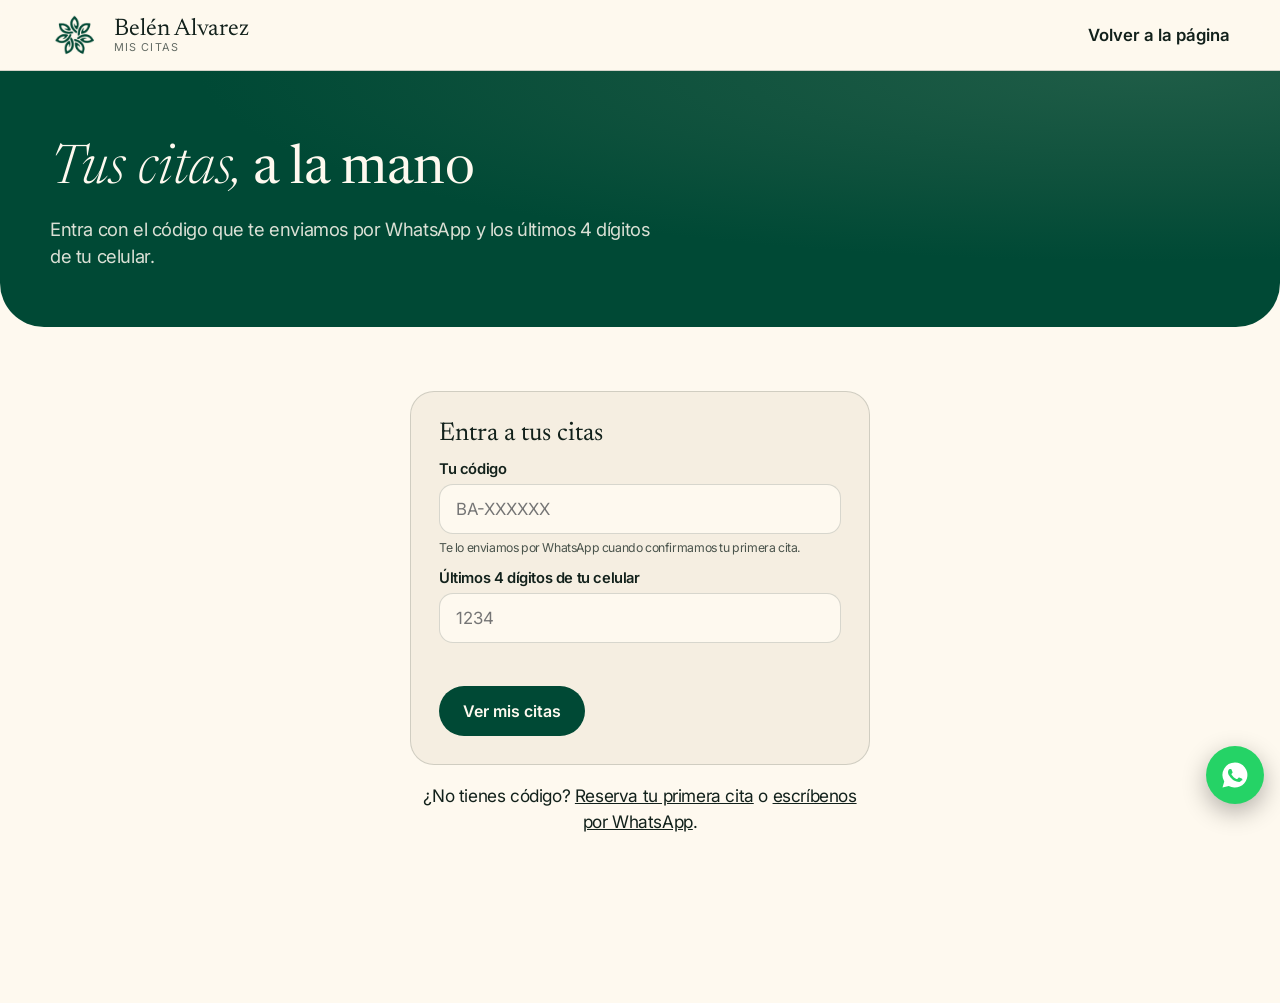
==== commit f72cce7d: "Sitio Pro de Belén: solo página, Mis citas y panel (sin demo, Premium ni propuesta) Co-Authored-By: " ====
--- a/mis-citas.html
+++ b/mis-citas.html
@@ -51,8 +51,8 @@
 
 
 <header class="cabecera"><div class="wrap">
-  <a class="marca" href="inicio.html"><img src="assets/logo.webp" alt="" width="52" height="52"><span><b>Belén Alvarez</b><small>Mis citas</small></span></a>
-  <a class="volver" href="inicio.html">Volver a la página</a>
+  <a class="marca" href="index.html"><img src="assets/logo.webp" alt="" width="52" height="52"><span><b>Belén Alvarez</b><small>Mis citas</small></span></a>
+  <a class="volver" href="index.html">Volver a la página</a>
 </div></header>
 
 <main>
@@ -67,13 +67,13 @@
 
 
 <script src="config.js"></script>
-<script>window.CITASDATA = {"mock": {"config": {"prefijo": "BA", "capacidad": 2, "paso_min": 30, "anticipacion_min": 60, "max_dias": 60, "max_citas_activas": 3, "sellos_meta": 5}, "horario": [{"dia": 1, "abre": "09:00", "cierra": "18:00"}, {"dia": 2, "abre": "09:00", "cierra": "18:00"}, {"dia": 3, "abre": "09:00", "cierra": "18:00"}, {"dia": 4, "abre": "09:00", "cierra": "18:00"}, {"dia": 5, "abre": "09:00", "cierra": "18:00"}, {"dia": 6, "abre": "09:00", "cierra": "14:00"}], "servicios": [{"nombre": "Limpieza facial", "categoria": "Rostro", "descripcion": "Limpieza profunda según tu tipo de piel.", "duracion_min": 60, "precio": null}, {"nombre": "Reducción de medidas", "categoria": "Cuerpo", "descripcion": "Tratamiento corporal por sesiones.", "duracion_min": 60, "precio": null}, {"nombre": "Tratamiento de fibrosis", "categoria": "Cuerpo", "descripcion": "Trabajo sobre la piel con fibrosis.", "duracion_min": 60, "precio": null}, {"nombre": "Masaje relajante", "categoria": "Cuerpo", "descripcion": "Para soltar tensión y descansar.", "duracion_min": 60, "precio": null}, {"nombre": "Depilación definitiva (sesión)", "categoria": "Piel suave", "descripcion": "Sesión por zona.", "duracion_min": 30, "precio": null}], "ejemplo": {"codigo": "BA-7K3Q9V", "ultimos4": "4567"}}, "textos": {"wa_cita": "Hola Belén, soy {nombre}. Acabo de pedir una cita desde la web: {servicio}, {dia} a las {hora}.", "wa_confirmar": "Hola {nombre} 🌿 Tu cita de {servicio} está confirmada para el {dia} a las {hora}. Tu código para ver o cancelar tus citas es {codigo}: {url}"}};</script>
+<script>window.CITASDATA = {"mock": {"config": {"prefijo": "BA", "capacidad": 2, "paso_min": 30, "anticipacion_min": 60, "max_dias": 60, "max_citas_activas": 3, "sellos_meta": 5}, "horario": [{"dia": 1, "abre": "09:00", "cierra": "18:00"}, {"dia": 2, "abre": "09:00", "cierra": "18:00"}, {"dia": 3, "abre": "09:00", "cierra": "18:00"}, {"dia": 4, "abre": "09:00", "cierra": "18:00"}, {"dia": 5, "abre": "09:00", "cierra": "18:00"}, {"dia": 6, "abre": "09:00", "cierra": "14:00"}], "servicios": [{"nombre": "Limpieza facial", "categoria": "Rostro", "descripcion": "Limpieza profunda según tu tipo de piel.", "duracion_min": 60, "precio": null}, {"nombre": "Reducción de medidas", "categoria": "Cuerpo", "descripcion": "Tratamiento corporal por sesiones.", "duracion_min": 60, "precio": null}, {"nombre": "Tratamiento de fibrosis", "categoria": "Cuerpo", "descripcion": "Trabajo sobre la piel con fibrosis.", "duracion_min": 60, "precio": null}, {"nombre": "Masaje relajante", "categoria": "Cuerpo", "descripcion": "Para soltar tensión y descansar.", "duracion_min": 60, "precio": null}, {"nombre": "Depilación definitiva (sesión)", "categoria": "Piel suave", "descripcion": "Sesión por zona.", "duracion_min": 30, "precio": null}], "ejemplo": {"codigo": "BA-7K3Q9V", "ultimos4": "4567"}}, "textos": {"wa_cita": "Hola Belén, soy {nombre}. Acabo de pedir una cita desde la web: {servicio}, {dia} a las {hora}.", "wa_confirmar": "Hola {nombre} 🌿 Tu cita de {servicio} está confirmada para el {dia} a las {hora}. Tu código para ver o cancelar tus citas es {codigo}: {url}"}, "produccion": true};</script>
 <script src="modulos/citas/citas-mock.js"></script>
 <script src="modulos/citas/citas-api.js"></script>
 <script src="modulos/citas/citas-ui.js"></script>
 <script src="modulos/citas/citas-mis-citas.js"></script>
 <script>document.querySelectorAll('[data-wa]').forEach(a => { a.href = CITAS.wa(a.dataset.wa, DEMO.waCliente); a.target = '_blank'; a.rel = 'noopener'; });</script>
 <script src="fx.js"></script>
-<script src="demo.js"></script>
+
 </body>
 </html>
